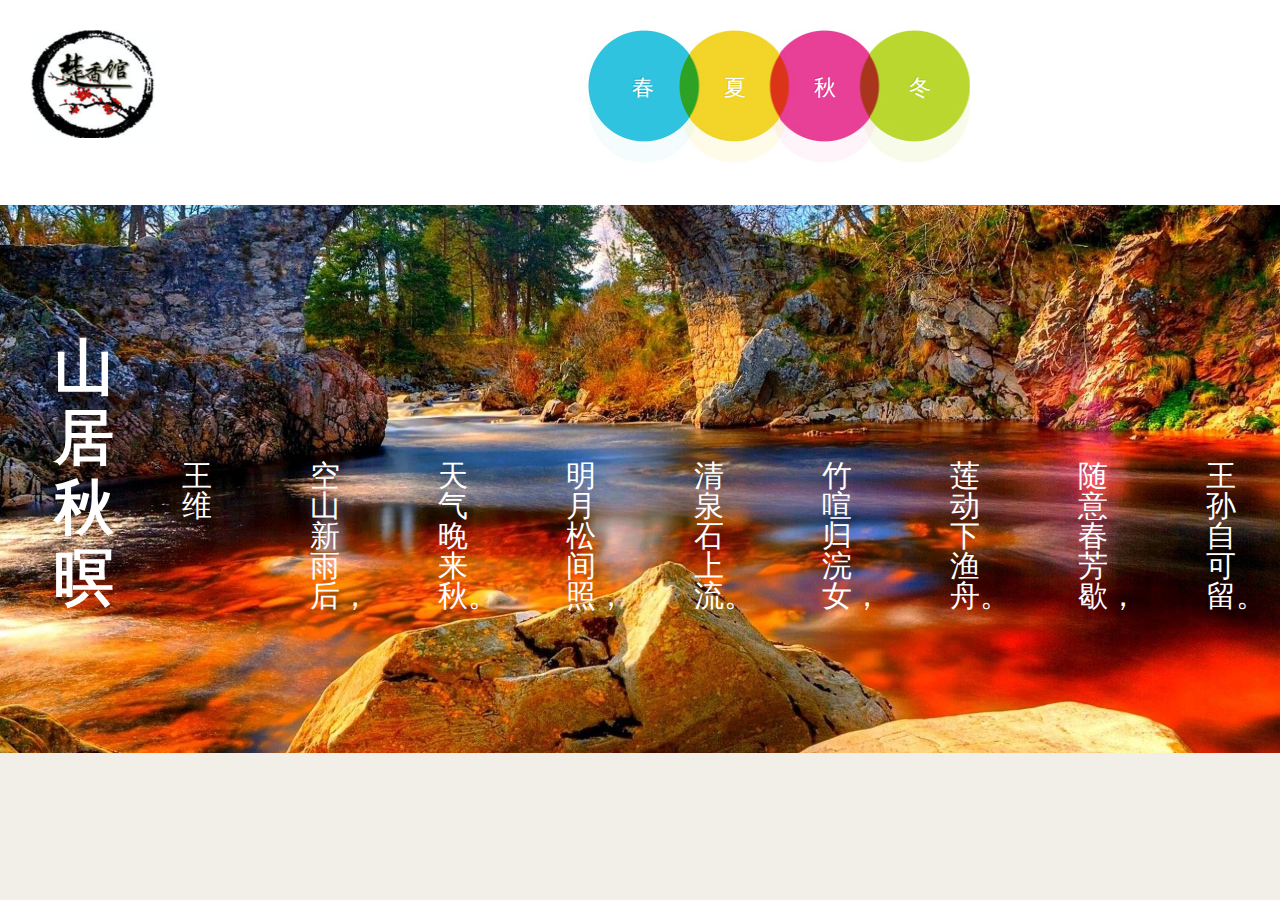
==== autumn.html @ 54a1899b "add summer autunmn winter" ====
<!DOCTYPE html >
<head>
  <meta http-equiv="Content-Type" content="text/html; charset=UTF-8">
  <meta charset="utf-8" />
  <link rel="stylesheet" href="style/autumn.css" type="text/css" />
  <link rel="stylesheet" href="style/small.css" media="screen and (max-width:640px)">
  <link rel="stylesheet" href="style/mobile.css" media="screen and (max-width:480px)">
</head>
<body>
  <header class="block">
    <div class="inner">
      <a href="#href" class="logo">
        <img src="./imags/logo.jpg" >
      </a>
      <ul class="nav">
        <li class="first active">
          <a href="./index.html" title="Home">春</a>
        </li>
        <li>
          <a href="./summer.html" title="summer">夏</a>
        </li>
        <li>
          <a href="./autumn.html" title="autumn">秋</a>
        </li>
        <li>
          <a href="./winter.html" title="winter">冬</a>
        </li>
      </ul>
    </div>
  </header>
  <div class="main">
<ul class="poem">
  <li><h1>山居秋暝</h1></li>
   <li><p>王维</p></li>
    <li>空山新雨后，</li>
    <li>天气晚来秋。</li>
    <li>明月松间照，</li>
    <li>清泉石上流。</li>
    <li>竹喧归浣女，</li>
    <li>莲动下渔舟。</li>
    <li>随意春芳歇，</li>
    <li>王孙自可留。</li>
</ul>
  </div>
</body>
</html>
---- style/autumn.css ----
*{
margin: 0;
padding: 0;
border: 0;
box-sizing: border-box;
list-style: none;
text-decoration: none;
vertical-align: baseline;
}
body{
background-color: #f2eee8;
    height: 100%;
    margin: 0;
    font-family: STKaiti,"华文楷体",sans-serif;
}
header.block {
border: 0px;
background: #fff;
margin: 0px;
padding: 30px;
position: relative;
min-height: 205px;
display: block;
}
a.logo {
float: left;
}
.block div.inner {
max-width: 940px;
}
div.inner img {
width: 126px;
height: 108px;
}
.nav {
float:right;
}
.nav li {
float: left;
height:134px;
width:90px;
text-align: center;
}
.nav li a {
    display: inline-block;
    color:#fff;
    font-size: 22px;
    padding-top: 43px;
}

.nav li a:hover, .nav .active a::nth-child(3) {

    border-bottom:1px solid #fff;

}
.nav li.first a {

    margin-left:7px;

}
.nav li.last a {

    margin-left:-10px;

}
.nav li.first {
background:url("images/nav-blue.jpg") no-repeat center center;
width:102px;
text-shadow: -1px -1px 0px #1dabc6;
}

.nav li + li {
    background: url("images/nav-yellow.jpg") no-repeat scroll center center transparent;
    text-shadow: -1px -1px 0 #E3C61F;
}

.nav li + li + li {
    background: url("images/nav-pink.jpg") no-repeat scroll center center transparent;
    text-shadow: -1px -1px 0 #D23184;
}
.nav li + li + li + li  {
    background: url("images/nav-green.jpg") no-repeat center center;
    width: 100px;
    text-shadow: -1px -1px 0px #a8c520;
}

.main {
background-image: url('../imags/autumn.jpg');
background-repeat: no-repeat;
background-position: center;
 background-size: cover;
height: 100%;
height: 548px;
font-size: 30px;
}

.poem {
display: flex;
height: 100%;
width: 100%
}
}

.poem li {
 flex-direction: column;
 text-align: center;

}

.main li {
 text-align: center;
  margin:0 auto;width:20px;line-height:30px;
  padding-top: 20%;
  color: #fff;
}

 h1 {
 text-align: center;
 margin:0 auto;width:30px;line-height:70px;
}

.main li:first-child {
    padding-top: 10%;
}
---- style/small.css ----
header {
padding:10px 5px !important;
overflow:hidden;
}
header div.inner {
text-align:center;
}

a.logo { float:none; }
.nav {
width:386px;
margin:auto;
float:none;
margin-top:15px;
}
.poem {
display: flex;
height: 100%;
width: 100%；
}

.main li {
 text-align: center;
  margin:0 auto;width:10px;line-height:30px;
  padding-top: 20%;
  font-size: 18px;
}

 h1 {
 text-align: center;
 margin:0 auto;width:25px;line-height:40px;
}
---- style/mobile.css ----
.nav { width:273px ;  }
.nav li.first {
background:url("images/TWC_03.jpg") no-repeat center center;
width:73px;

}

.nav li + li + li + li {
background:url("images/TWC_06.jpg") no-repeat center center;
width: 72px;

}

.nav li:nth-child(4n+2) {
    background: url("images/TWC_04.jpg") no-repeat scroll center center transparent;
    
}

.nav li:nth-child(4n+3) {
    background: url("images/TWC_05.jpg") no-repeat scroll center center transparent;
}

.nav li {
	width:64px; 
}

.nav li.first a { 
	margin-left:3px;
}


.nav li.last a { 
	margin-left:-3px;
}

.nav li a {
	font-size:16px;
	padding-top:52px;
	line-height:1;	
}
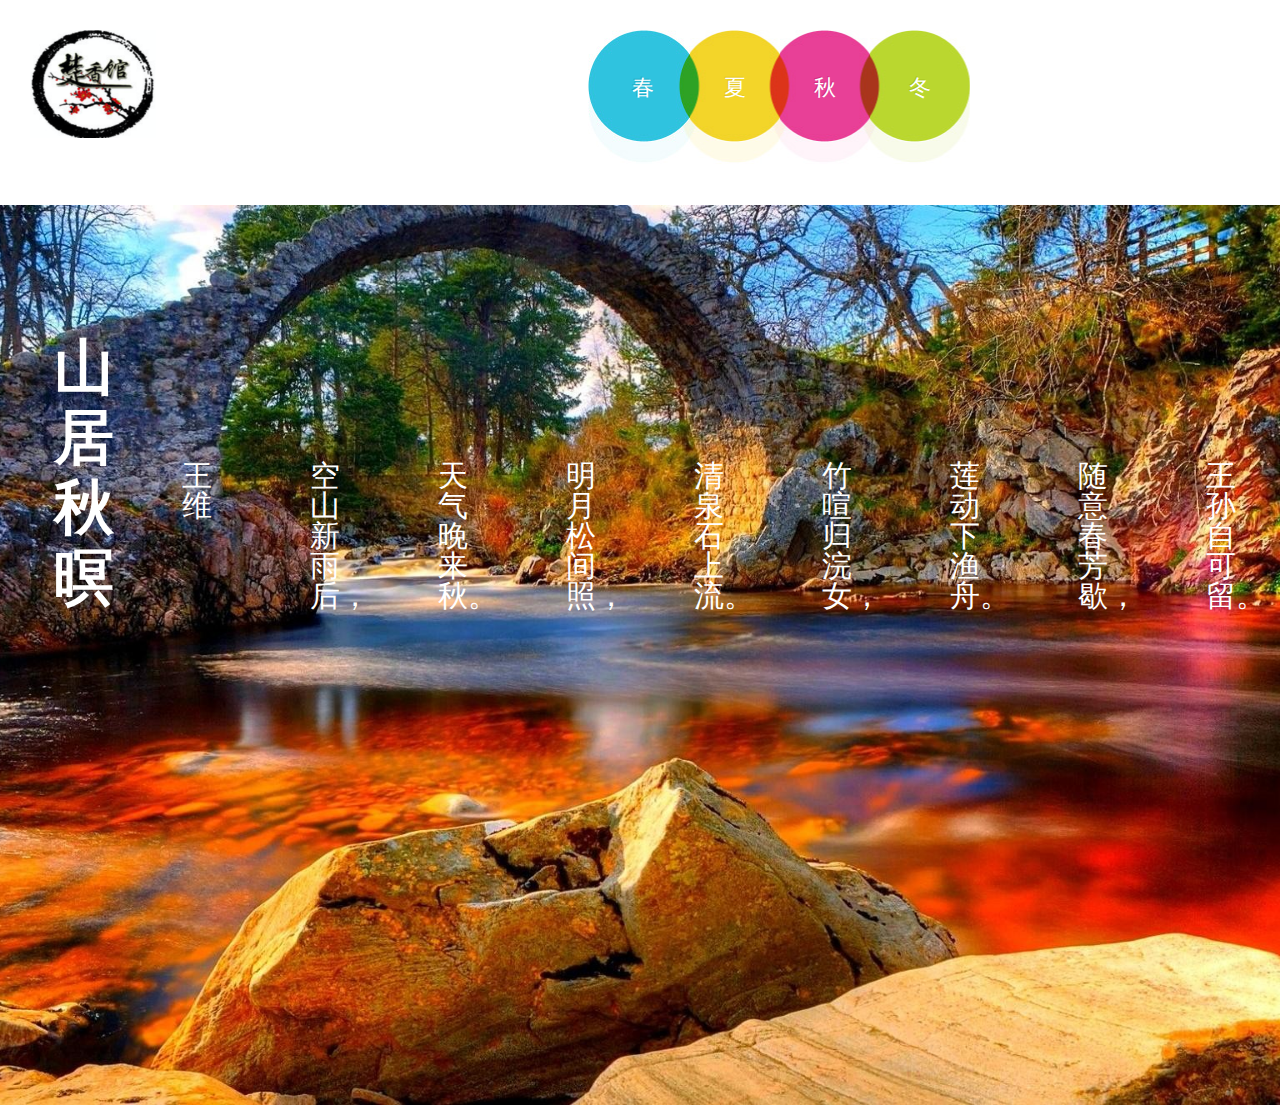
==== commit ab19820e: "fix mobile responsive" ====
--- a/autumn.html
+++ b/autumn.html
@@ -5,6 +5,7 @@
   <link rel="stylesheet" href="style/autumn.css" type="text/css" />
   <link rel="stylesheet" href="style/small.css" media="screen and (max-width:640px)">
   <link rel="stylesheet" href="style/mobile.css" media="screen and (max-width:480px)">
+  <meta name="viewport" content="width=device-width, initial-scale=1">
 </head>
 <body>
   <header class="block">
--- a/style/autumn.css
+++ b/style/autumn.css
@@ -89,8 +89,8 @@
 background-repeat: no-repeat;
 background-position: center;
  background-size: cover;
-height: 100%;
-height: 548px;
+height:100vh;
+min-height:100vh;
 font-size: 30px;
 }
 
